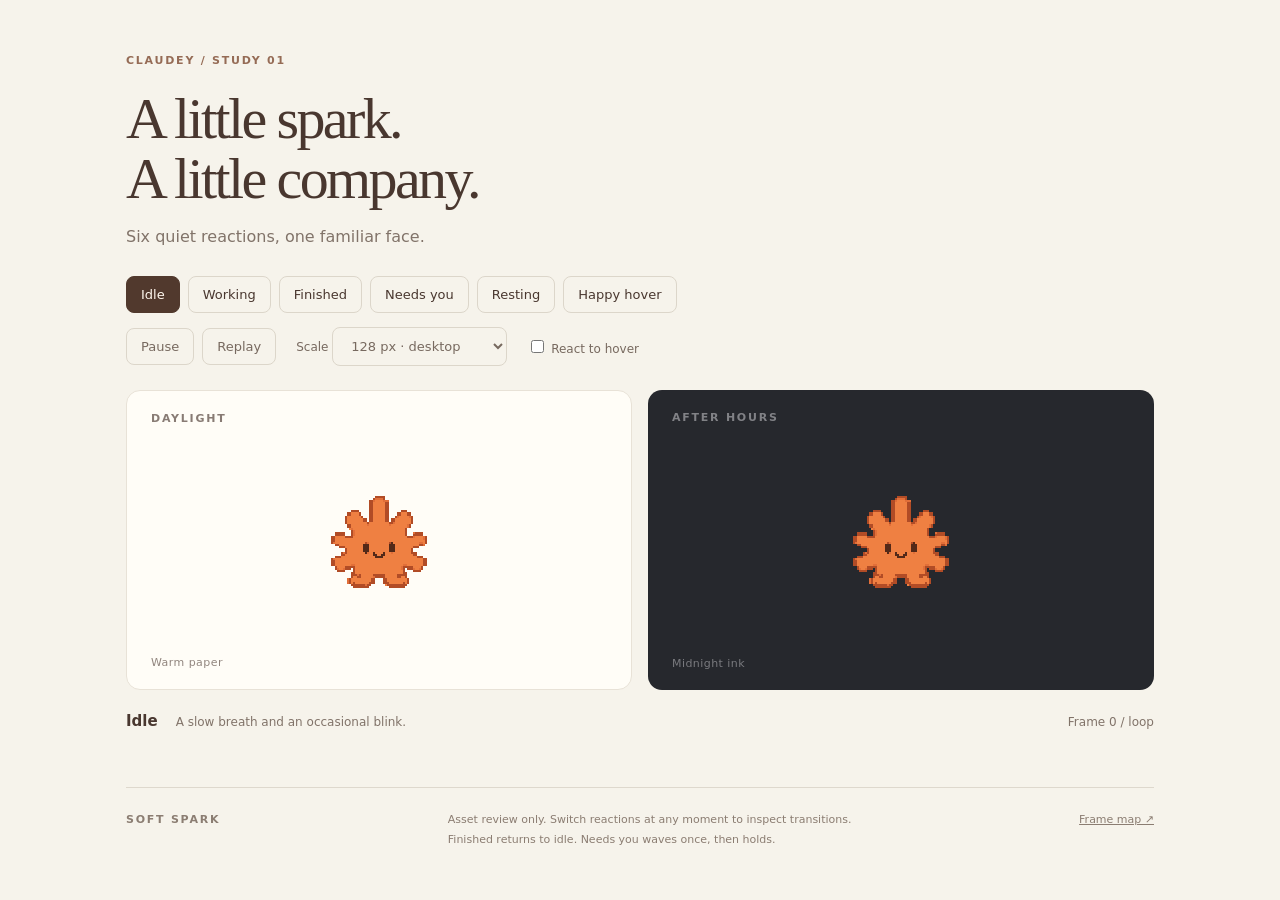
==== tools/sprite-preview/index.html @ 16aac6f1 "Add Soft Spark sprite sheet and animation preview" ====
<!doctype html>
<html lang="en">
<head>
  <meta charset="utf-8">
  <meta name="viewport" content="width=device-width, initial-scale=1">
  <title>Claudey · Soft Spark motion study</title>
  <link rel="stylesheet" href="preview.css">
</head>
<body>
  <main>
    <header><p class="eyebrow">CLAUDEY / STUDY 01</p><h1>A little spark.<br>A little company.</h1><p class="intro">Six quiet reactions, one familiar face.</p></header>
    <section class="controls" aria-label="Animation controls">
      <div id="animations" aria-label="Choose a reaction"></div>
      <div class="transport">
        <button id="pause" disabled>Pause</button><button id="replay" disabled>Replay</button>
        <label>Scale <select id="scale"><option value="1">64 px · desktop</option><option value="2" selected>128 px · desktop</option><option value="3">192 px · inspection</option></select></label>
        <label><input type="checkbox" id="hover"> React to hover</label>
      </div>
    </section>
    <section class="stages" aria-label="Light and dark previews">
      <div class="stage light"><span class="stage-label">DAYLIGHT</span><canvas width="64" height="64" aria-label="Claudey on a light background"></canvas><span class="stage-foot">Warm paper</span></div>
      <div class="stage dark"><span class="stage-label">AFTER HOURS</span><canvas width="64" height="64" aria-label="Claudey on a dark background"></canvas><span class="stage-foot">Midnight ink</span></div>
    </section>
    <div class="caption"><h2 id="name">Loading sprites…</h2><p id="description" role="status"></p><output id="frame"></output></div>
    <footer><span>SOFT SPARK</span><p>Asset review only. Switch reactions at any moment to inspect transitions.<br>Finished returns to idle. Needs you waves once, then holds.</p><a href="../../assets/claudey/animations.json">Frame map ↗</a></footer>
  </main>
  <script type="module" src="preview.js"></script>
</body>
</html>
---- tools/sprite-preview/preview.css ----
:root { color-scheme: light; font-family: ui-sans-serif, system-ui, sans-serif; color: #49372f; background: #f6f3eb; }
* { box-sizing: border-box; }
body { margin: 0; }
main { max-width: 1100px; margin: auto; padding: 54px 36px 28px; }
.eyebrow, .stage-label, .stage-foot, footer > span { font-size: 11px; letter-spacing: .16em; font-weight: 650; }
.eyebrow { color: #956b55; margin: 0 0 22px; }
h1 { font-family: Georgia, serif; font-size: clamp(36px, 5vw, 58px); font-weight: 400; line-height: 1.03; letter-spacing: -.045em; margin: 0; }
.intro { color: #817369; margin: 19px 0 30px; }
#animations, .transport { display: flex; flex-wrap: wrap; gap: 8px; align-items: center; }
button, select { font: inherit; font-size: 13px; border: 1px solid #dcd6ca; background: transparent; color: inherit; border-radius: 8px; padding: 10px 14px; cursor: pointer; }
button[aria-pressed="true"] { background: #51392d; color: #fff8ef; border-color: #51392d; }
button:hover { border-color: #ad6241; }
button:disabled { opacity: .5; cursor: default; }
button:focus-visible, select:focus-visible, input:focus-visible { outline: 3px solid #ca714d; outline-offset: 3px; }
.transport { margin: 14px 0 24px; font-size: 12px; color: #77695f; }
.transport label { margin-left: 12px; }
input { accent-color: #ae5739; }
.stages { display: grid; grid-template-columns: 1fr 1fr; gap: 16px; }
.stage { height: 300px; border-radius: 14px; position: relative; display: grid; place-items: center; overflow: hidden; }
.light { background: #fffdf7; border: 1px solid #e8e2d7; }
.dark { background: #26282d; color: #b2b2b6; }
.stage-label { position: absolute; top: 21px; left: 24px; opacity: .65; }
.stage-foot { position: absolute; bottom: 20px; left: 24px; font-weight: 400; letter-spacing: .04em; opacity: .6; }
canvas { width: 128px; height: 128px; image-rendering: pixelated; }
.caption { display: grid; grid-template-columns: auto 1fr auto; align-items: baseline; gap: 18px; margin: 22px 0 35px; min-height: 40px; }
h2 { font-size: 15px; font-weight: 600; margin: 0; }
.caption p, output { font-size: 12px; color: #817369; margin: 0; }
output { font-variant-numeric: tabular-nums; }
footer { display: flex; justify-content: space-between; align-items: baseline; gap: 20px; padding-top: 22px; border-top: 1px solid #ded8cd; color: #8b7d72; }
footer p, footer a { font-size: 11px; line-height: 1.8; margin: 0; color: inherit; }
@media (max-width: 640px) { main { padding: 30px 20px; } .stages { grid-template-columns: 1fr; } .stage { height: 260px; } .caption { grid-template-columns: 1fr; gap: 8px; } footer { flex-wrap: wrap; } }
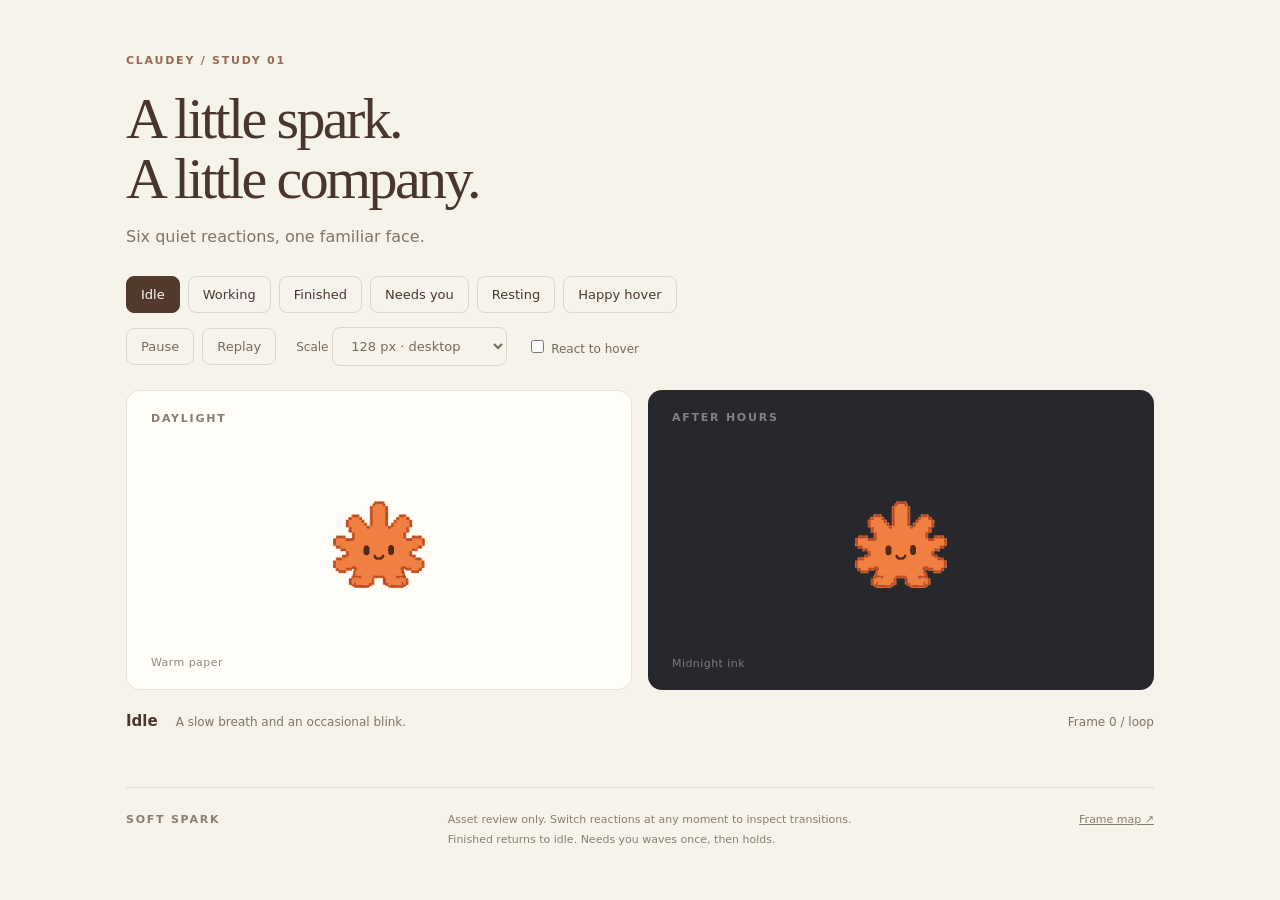
==== commit ea2a0ed3: "Render sprites at native desktop resolution" ====
--- a/tools/sprite-preview/index.html
+++ b/tools/sprite-preview/index.html
@@ -13,13 +13,13 @@
       <div id="animations" aria-label="Choose a reaction"></div>
       <div class="transport">
         <button id="pause" disabled>Pause</button><button id="replay" disabled>Replay</button>
-        <label>Scale <select id="scale"><option value="1">64 px · desktop</option><option value="2" selected>128 px · desktop</option><option value="3">192 px · inspection</option></select></label>
+        <label>Scale <select id="scale"><option value="0.5">64 px · compact</option><option value="1" selected>128 px · desktop</option><option value="1.5">192 px · inspection</option></select></label>
         <label><input type="checkbox" id="hover"> React to hover</label>
       </div>
     </section>
     <section class="stages" aria-label="Light and dark previews">
-      <div class="stage light"><span class="stage-label">DAYLIGHT</span><canvas width="64" height="64" aria-label="Claudey on a light background"></canvas><span class="stage-foot">Warm paper</span></div>
-      <div class="stage dark"><span class="stage-label">AFTER HOURS</span><canvas width="64" height="64" aria-label="Claudey on a dark background"></canvas><span class="stage-foot">Midnight ink</span></div>
+      <div class="stage light"><span class="stage-label">DAYLIGHT</span><canvas width="128" height="128" aria-label="Claudey on a light background"></canvas><span class="stage-foot">Warm paper</span></div>
+      <div class="stage dark"><span class="stage-label">AFTER HOURS</span><canvas width="128" height="128" aria-label="Claudey on a dark background"></canvas><span class="stage-foot">Midnight ink</span></div>
     </section>
     <div class="caption"><h2 id="name">Loading sprites…</h2><p id="description" role="status"></p><output id="frame"></output></div>
     <footer><span>SOFT SPARK</span><p>Asset review only. Switch reactions at any moment to inspect transitions.<br>Finished returns to idle. Needs you waves once, then holds.</p><a href="../../assets/claudey/animations.json">Frame map ↗</a></footer>
--- a/tools/sprite-preview/preview.css
+++ b/tools/sprite-preview/preview.css
@@ -21,7 +21,7 @@
 .dark { background: #26282d; color: #b2b2b6; }
 .stage-label { position: absolute; top: 21px; left: 24px; opacity: .65; }
 .stage-foot { position: absolute; bottom: 20px; left: 24px; font-weight: 400; letter-spacing: .04em; opacity: .6; }
-canvas { width: 128px; height: 128px; image-rendering: pixelated; }
+canvas { width: 128px; height: 128px; image-rendering: auto; }
 .caption { display: grid; grid-template-columns: auto 1fr auto; align-items: baseline; gap: 18px; margin: 22px 0 35px; min-height: 40px; }
 h2 { font-size: 15px; font-weight: 600; margin: 0; }
 .caption p, output { font-size: 12px; color: #817369; margin: 0; }
